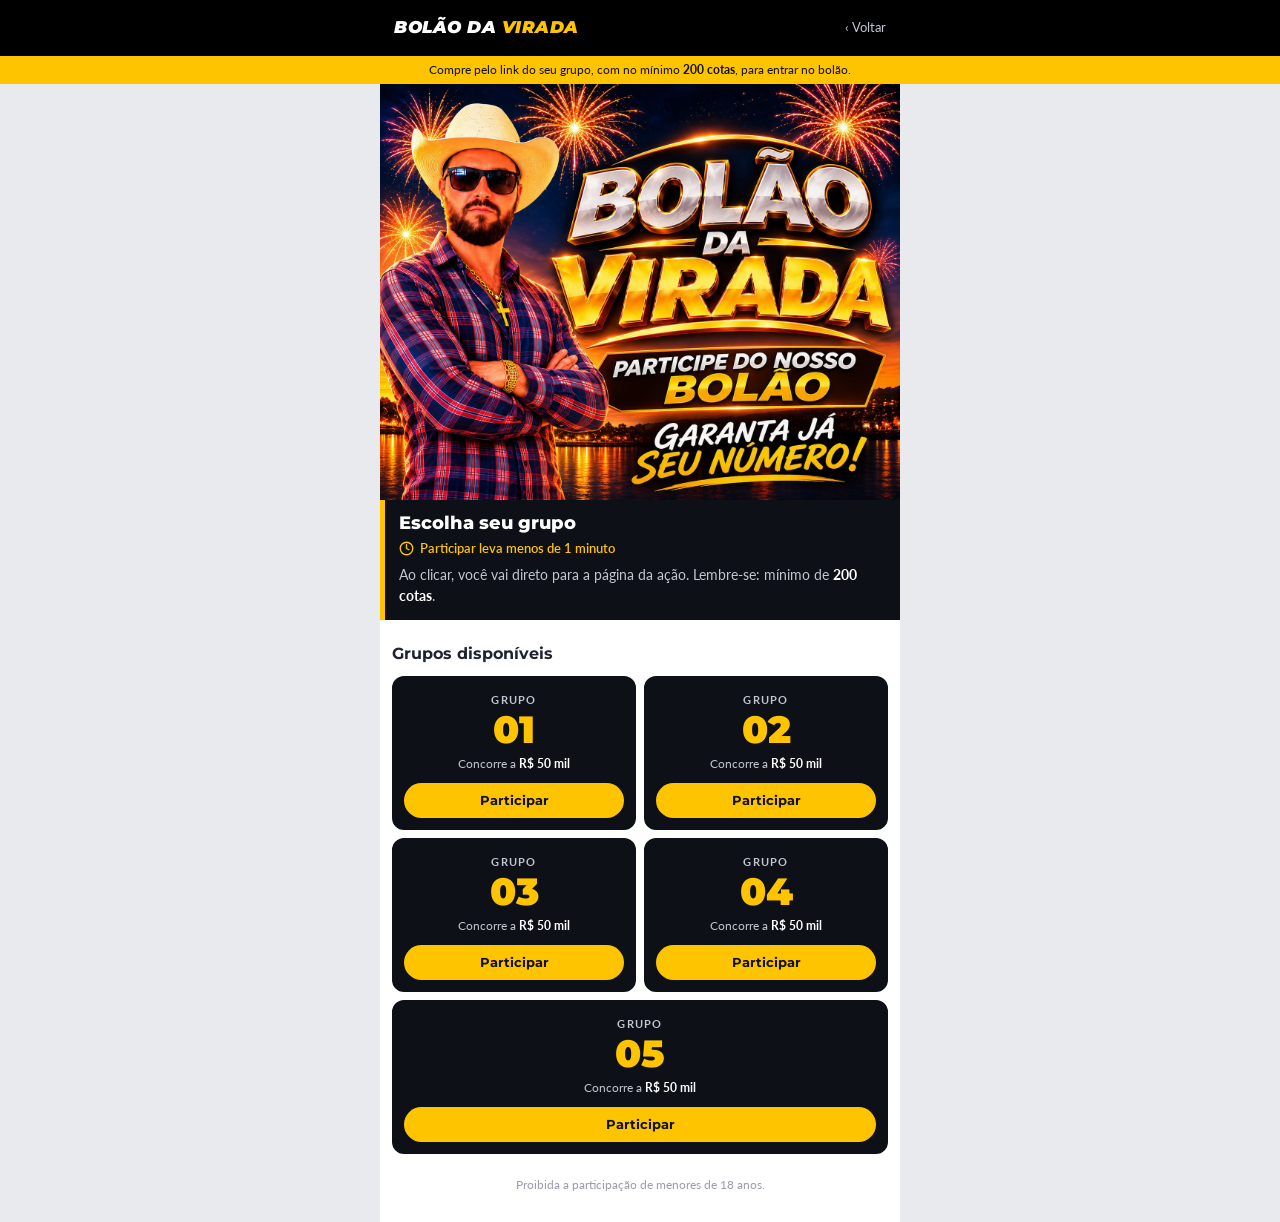
==== como-funciona.html @ fc2e8eef "Troca o cartão flutuante por faixa preta presa ao banner" ====
<!DOCTYPE html>
<html lang="pt-BR">
<head>
  <meta charset="UTF-8" />
  <meta name="viewport" content="width=device-width, initial-scale=1.0" />
  <title>Escolha seu grupo | Bolão da Virada</title>
  <link rel="preconnect" href="https://fonts.googleapis.com" />
  <link rel="preconnect" href="https://fonts.gstatic.com" crossorigin />
  <link href="https://fonts.googleapis.com/css2?family=Lato:wght@400;700&family=Montserrat:ital,wght@0,700;0,800;0,900;1,900&display=swap" rel="stylesheet" />
  <link rel="stylesheet" href="assets/style.css?v=9" />
</head>
<body>
  <header class="topo">
    <div class="dentro">
      <a class="marca" href="index.html">BOLÃO DA <span>VIRADA</span></a>
      <a class="voltar" href="index.html">‹ Voltar</a>
    </div>
  </header>
  <div class="alerta">Compre pelo link do seu grupo, com no mínimo <b>200 cotas</b>, para entrar no bolão.</div>

  <div class="app">
    <img class="capa" src="assets/banner.jpg?v=2" width="1402" height="1122" alt="Bolão da Virada" />

    <div class="cartao">
      <h1>Escolha seu grupo</h1>
      <div class="linha-verde">
        <svg viewBox="0 0 24 24" fill="none" stroke="currentColor" stroke-width="2.2" stroke-linecap="round" stroke-linejoin="round"><circle cx="12" cy="12" r="10"/><polyline points="12 6 12 12 16 14"/></svg>
        Participar leva menos de 1 minuto
      </div>
      <p>Ao clicar, você vai direto para a página da ação. Lembre-se: mínimo de <b>200 cotas</b>.</p>
    </div>

    <div class="conteudo">
      <h2>Grupos disponíveis</h2>
      <div class="grupos" id="grupos"></div>

      <p class="aviso">Proibida a participação de menores de 18 anos.</p>
    </div>
  </div>

  <script src="assets/config.js?v=2"></script>
  <script>
    const cfg = window.BOLAO_CONFIG;
    const lista = document.getElementById("grupos");

    cfg.grupos.forEach((g, i) => {
      const a = document.createElement("a");
      const temLink = g.link && g.link !== "#";
      a.className = "grupo" + (temLink ? "" : " pendente");
      a.href = temLink ? g.link : "#";
      if (temLink && cfg.abrirEmNovaAba) { a.target = "_blank"; a.rel = "noopener"; }
      if (!temLink) {
        a.addEventListener("click", (e) => e.preventDefault());
        a.title = "Link ainda não configurado";
      }
      a.innerHTML = `
        <span class="g-rotulo">GRUPO</span>
        <span class="g-num">${String(i + 1).padStart(2, "0")}</span>
        <span class="g-premio">Concorre a <b>R$ 50 mil</b></span>
        <span class="g-cta">${temLink ? "Participar" : "Em breve"}</span>`;
      lista.appendChild(a);
    });
  </script>
</body>
</html>
---- assets/style.css ----
/* Mistura: base clara com cartão sobre o banner + cabeçalho preto, blocos pretos e listas compactas.
   Cor de destaque: amarelo. */
:root {
  --preto: #0d1117;
  --amarelo: #ffc400;
  --amarelo-hover: #e6b000;
  --sobre-amarelo: #111;
  --verde: #00996e;
  --titulo: #1f2230;
  --texto: #5f6275;
  --cinza: #9a9cab;
  --linha: #ececef;
  --suave: #f5f5f7;
  --coluna: 520px;
}

* { box-sizing: border-box; margin: 0; padding: 0; }

body {
  font-family: "Lato", Arial, sans-serif;
  font-size: 15px;
  color: var(--texto);
  background: #e9eaee;
  line-height: 1.5;
}

h1, h2, .marca, .g-num, .bloco-preto strong, .preco .valor, .btn, .g-cta {
  font-family: "Montserrat", Arial, sans-serif;
}

a { color: inherit; text-decoration: none; }
b, strong { color: var(--titulo); font-weight: 700; }

/* Cabeçalho preto + faixa de aviso */
.topo { background: #000; }
.topo .dentro {
  max-width: var(--coluna);
  margin: 0 auto;
  height: 56px;
  padding: 0 14px;
  display: flex;
  align-items: center;
  justify-content: space-between;
}
.marca { font-weight: 900; font-style: italic; font-size: 17px; letter-spacing: 0.03em; color: #fff; }
.marca span { color: var(--amarelo); }
.voltar { font-size: 13px; color: #c3c6d1; }
.voltar:hover { color: #fff; }

.alerta {
  background: var(--amarelo);
  color: var(--sobre-amarelo);
  text-align: center;
  font-size: 12px;
  padding: 5px 12px;
}
.alerta b { color: inherit; }

/* Coluna */
.app {
  max-width: var(--coluna);
  margin: 0 auto;
  background: #fff;
  min-height: calc(100vh - 80px);
  padding-bottom: 100px;
}
body:not(:has(.barra-fixa)) .app { padding-bottom: 28px; }

.capa { display: block; width: 100%; height: auto; }

/* Cartão branco encostado no banner */
/* Faixa preta presa ao banner (sem flutuar), com detalhe amarelo na lateral */
.cartao {
  background: var(--preto);
  border-left: 5px solid var(--amarelo);
  padding: 12px 14px 14px;
}
.cartao h1 { color: #fff; }
.cartao p { color: #c3c6d1; }
.cartao b { color: #fff; }
.cartao .linha-verde { color: var(--amarelo); font-weight: 600; font-size: 13px; }
.selo {
  display: inline-block;
  background: var(--amarelo);
  color: var(--sobre-amarelo);
  font-size: 10px;
  font-weight: 700;
  text-transform: uppercase;
  letter-spacing: 0.05em;
  padding: 2px 7px;
  border-radius: 4px;
  margin-bottom: 6px;
}
h1 { font-size: 18px; font-weight: 800; color: var(--titulo); line-height: 1.25; }
.linha-verde {
  display: flex;
  align-items: center;
  gap: 6px;
  color: var(--verde);
  font-size: 14px;
  font-weight: 700;
  margin-top: 4px;
}
.linha-verde svg { flex: none; width: 15px; height: 15px; }
.cartao p { font-size: 14px; margin-top: 6px; }

.conteudo { padding: 18px 12px 0; }

/* Valor do prêmio */
.preco .rotulo { font-size: 14px; }
.preco .valor { font-size: 26px; font-weight: 800; color: var(--verde); line-height: 1.2; }
.preco .valor small { font-size: 13px; margin-right: 3px; vertical-align: 8px; }
.preco .obs { font-size: 13px; color: var(--cinza); }

/* Blocos pretos */
.blocos { display: grid; grid-template-columns: 1fr 1fr; gap: 6px; margin-top: 14px; }
.bloco-preto {
  background: var(--preto);
  border-radius: 10px;
  text-align: center;
  padding: 12px 6px;
}
.bloco-preto strong { display: block; font-size: 24px; font-weight: 800; color: var(--amarelo); line-height: 1.1; }
.bloco-preto span { font-size: 11px; font-weight: 700; text-transform: uppercase; letter-spacing: 0.06em; color: #c3c6d1; }

/* Títulos */
h2 { font-size: 16px; font-weight: 700; color: var(--titulo); margin: 24px 0 10px; }
.conteudo > h2:first-child { margin-top: 4px; }

/* Lista compacta com etiqueta */
.linhas { display: flex; flex-direction: column; gap: 6px; }
.linha {
  display: flex;
  align-items: center;
  gap: 10px;
  background: var(--suave);
  border-radius: 8px;
  padding: 8px;
  font-size: 14px;
  color: var(--titulo);
}
.linha .pill {
  flex: none;
  background: var(--preto);
  color: var(--amarelo);
  font-family: "Montserrat", Arial, sans-serif;
  font-weight: 800;
  font-size: 12px;
  border-radius: 5px;
  min-width: 26px;
  text-align: center;
  padding: 2px 6px;
}
.texto-corrido { font-size: 14px; }

/* Dúvidas */
.faq { display: flex; flex-direction: column; gap: 6px; }
.faq details { border: 1px solid var(--linha); border-radius: 10px; }
.faq summary { cursor: pointer; padding: 10px 12px; font-weight: 700; font-size: 14px; color: var(--titulo); }
.faq details p { padding: 0 12px 12px; font-size: 14px; }

.aviso { font-size: 12px; color: var(--cinza); text-align: center; padding: 22px 12px 0; }

/* Grupos */
.grupos { display: grid; grid-template-columns: 1fr 1fr; gap: 8px; }
.grupo {
  display: flex;
  flex-direction: column;
  align-items: center;
  text-align: center;
  background: var(--preto);
  border: 2px solid var(--preto);
  border-radius: 12px;
  padding: 14px 10px 10px;
  transition: border-color 0.15s;
}
.grupo:last-child:nth-child(odd) { grid-column: 1 / -1; }
.grupo:hover { border-color: var(--amarelo); }
.g-rotulo { font-size: 11px; font-weight: 700; letter-spacing: 0.12em; color: #c3c6d1; }
.g-num { font-size: 38px; font-weight: 900; line-height: 1; color: var(--amarelo); margin: 2px 0 6px; }
.g-premio { font-size: 12px; color: #c3c6d1; margin-bottom: 10px; }
.g-premio b { color: #fff; }
.g-cta {
  width: 100%;
  background: var(--amarelo);
  color: var(--sobre-amarelo);
  font-weight: 700;
  font-size: 13px;
  padding: 8px;
  border-radius: 999px;
}
.grupo:hover .g-cta { background: var(--amarelo-hover); }
.grupo.pendente { cursor: not-allowed; opacity: 0.5; }
.grupo.pendente:hover { border-color: var(--preto); }
.grupo.pendente .g-cta { background: #3a3f4b; color: #9a9cab; }

/* Botão fixo */
.barra-fixa { position: fixed; left: 0; right: 0; bottom: 0; z-index: 10; }
.barra-fixa .dentro {
  max-width: var(--coluna);
  margin: 0 auto;
  padding: 10px 12px 14px;
  background: #fff;
  border-top: 1px solid var(--linha);
}
.btn {
  display: flex;
  align-items: center;
  justify-content: center;
  gap: 8px;
  width: 100%;
  background: var(--amarelo);
  color: var(--sobre-amarelo);
  font-weight: 800;
  font-size: 16px;
  padding: 12px;
  border-radius: 999px;
}
.btn:hover { background: var(--amarelo-hover); }
.btn svg { width: 20px; height: 20px; }
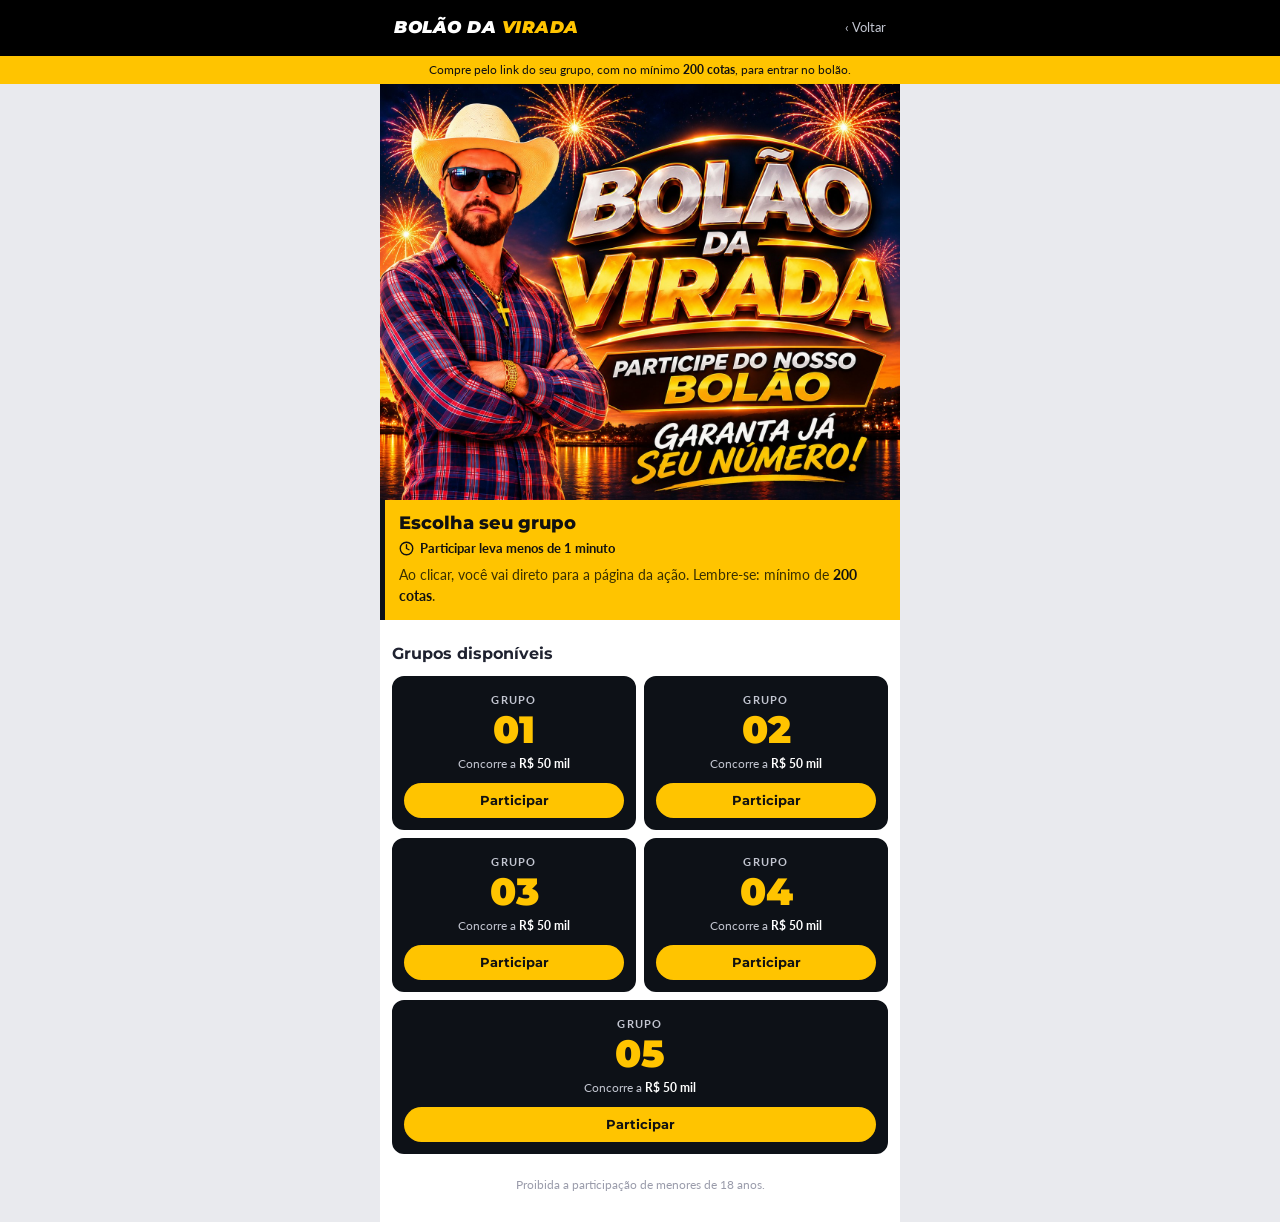
==== commit 1184c6cc: "Faixa abaixo do banner em amarelo" ====
--- a/como-funciona.html
+++ b/como-funciona.html
@@ -7,7 +7,7 @@
   <link rel="preconnect" href="https://fonts.googleapis.com" />
   <link rel="preconnect" href="https://fonts.gstatic.com" crossorigin />
   <link href="https://fonts.googleapis.com/css2?family=Lato:wght@400;700&family=Montserrat:ital,wght@0,700;0,800;0,900;1,900&display=swap" rel="stylesheet" />
-  <link rel="stylesheet" href="assets/style.css?v=9" />
+  <link rel="stylesheet" href="assets/style.css?v=10" />
 </head>
 <body>
   <header class="topo">
--- a/assets/style.css
+++ b/assets/style.css
@@ -69,20 +69,20 @@
 .capa { display: block; width: 100%; height: auto; }
 
 /* Cartão branco encostado no banner */
-/* Faixa preta presa ao banner (sem flutuar), com detalhe amarelo na lateral */
+/* Faixa amarela presa ao banner (sem flutuar), com detalhe preto na lateral */
 .cartao {
-  background: var(--preto);
-  border-left: 5px solid var(--amarelo);
+  background: var(--amarelo);
+  border-left: 5px solid var(--preto);
   padding: 12px 14px 14px;
 }
-.cartao h1 { color: #fff; }
-.cartao p { color: #c3c6d1; }
-.cartao b { color: #fff; }
-.cartao .linha-verde { color: var(--amarelo); font-weight: 600; font-size: 13px; }
+.cartao h1 { color: var(--sobre-amarelo); }
+.cartao p { color: #3a3000; }
+.cartao b { color: var(--sobre-amarelo); }
+.cartao .linha-verde { color: var(--sobre-amarelo); font-weight: 700; font-size: 13px; }
 .selo {
   display: inline-block;
-  background: var(--amarelo);
-  color: var(--sobre-amarelo);
+  background: var(--preto);
+  color: var(--amarelo);
   font-size: 10px;
   font-weight: 700;
   text-transform: uppercase;
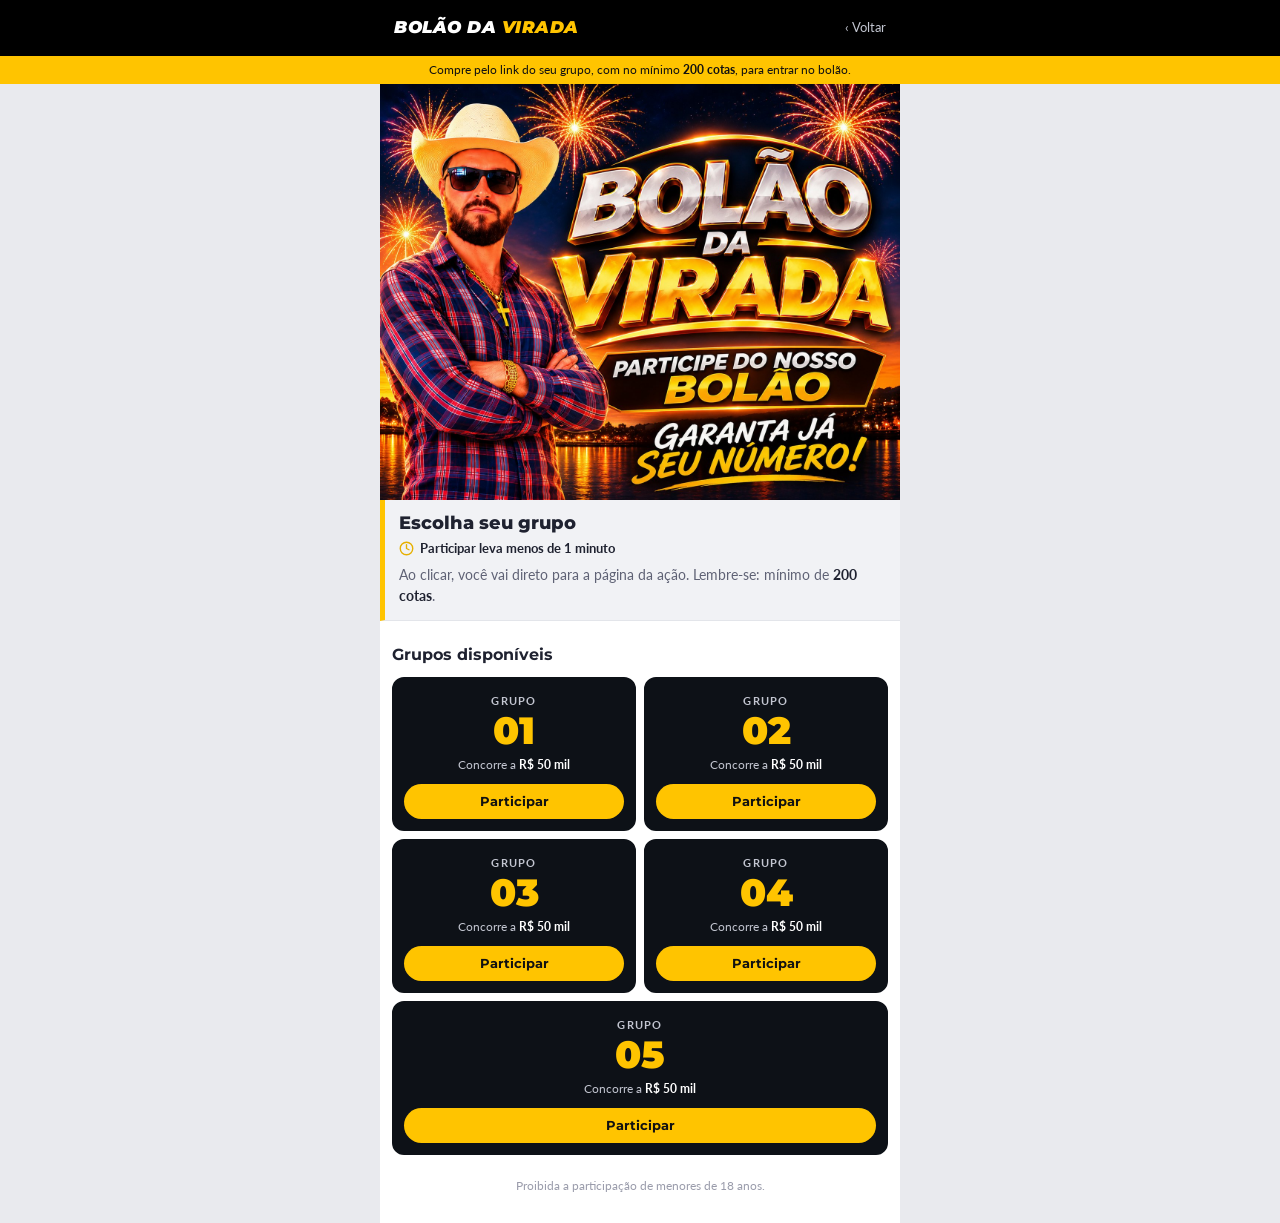
==== commit a85209d1: "Faixa abaixo do banner em cinza claro" ====
--- a/como-funciona.html
+++ b/como-funciona.html
@@ -7,7 +7,7 @@
   <link rel="preconnect" href="https://fonts.googleapis.com" />
   <link rel="preconnect" href="https://fonts.gstatic.com" crossorigin />
   <link href="https://fonts.googleapis.com/css2?family=Lato:wght@400;700&family=Montserrat:ital,wght@0,700;0,800;0,900;1,900&display=swap" rel="stylesheet" />
-  <link rel="stylesheet" href="assets/style.css?v=10" />
+  <link rel="stylesheet" href="assets/style.css?v=11" />
 </head>
 <body>
   <header class="topo">
--- a/assets/style.css
+++ b/assets/style.css
@@ -69,16 +69,16 @@
 .capa { display: block; width: 100%; height: auto; }
 
 /* Cartão branco encostado no banner */
-/* Faixa amarela presa ao banner (sem flutuar), com detalhe preto na lateral */
+/* Faixa cinza-clara presa ao banner (sem flutuar), com detalhe amarelo na lateral */
 .cartao {
-  background: var(--amarelo);
-  border-left: 5px solid var(--preto);
+  background: #f1f2f5;
+  border-left: 5px solid var(--amarelo);
+  border-bottom: 1px solid #e3e5ea;
   padding: 12px 14px 14px;
 }
-.cartao h1 { color: var(--sobre-amarelo); }
-.cartao p { color: #3a3000; }
-.cartao b { color: var(--sobre-amarelo); }
-.cartao .linha-verde { color: var(--sobre-amarelo); font-weight: 700; font-size: 13px; }
+.cartao h1 { color: var(--titulo); }
+.cartao .linha-verde { color: var(--titulo); font-weight: 700; font-size: 13px; }
+.cartao .linha-verde svg { color: var(--amarelo-hover); }
 .selo {
   display: inline-block;
   background: var(--preto);
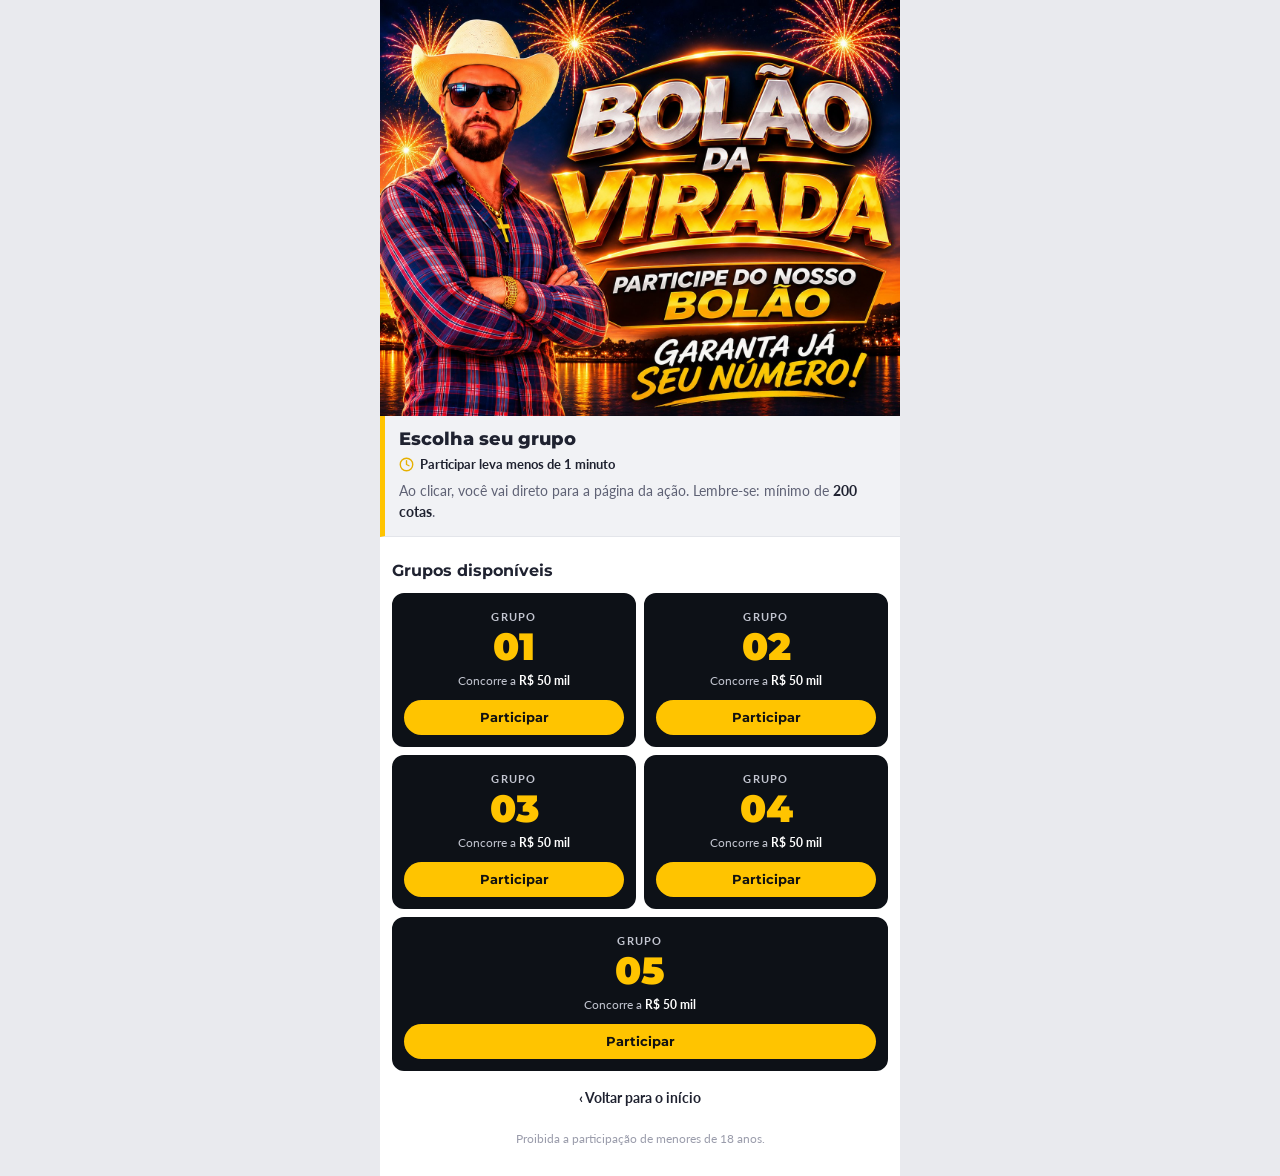
==== commit 41cb7ab3: "Remove cabeçalho e faixa de aviso, banner no topo" ====
--- a/como-funciona.html
+++ b/como-funciona.html
@@ -7,16 +7,9 @@
   <link rel="preconnect" href="https://fonts.googleapis.com" />
   <link rel="preconnect" href="https://fonts.gstatic.com" crossorigin />
   <link href="https://fonts.googleapis.com/css2?family=Lato:wght@400;700&family=Montserrat:ital,wght@0,700;0,800;0,900;1,900&display=swap" rel="stylesheet" />
-  <link rel="stylesheet" href="assets/style.css?v=11" />
+  <link rel="stylesheet" href="assets/style.css?v=12" />
 </head>
 <body>
-  <header class="topo">
-    <div class="dentro">
-      <a class="marca" href="index.html">BOLÃO DA <span>VIRADA</span></a>
-      <a class="voltar" href="index.html">‹ Voltar</a>
-    </div>
-  </header>
-  <div class="alerta">Compre pelo link do seu grupo, com no mínimo <b>200 cotas</b>, para entrar no bolão.</div>
 
   <div class="app">
     <img class="capa" src="assets/banner.jpg?v=2" width="1402" height="1122" alt="Bolão da Virada" />
@@ -33,6 +26,8 @@
     <div class="conteudo">
       <h2>Grupos disponíveis</h2>
       <div class="grupos" id="grupos"></div>
+
+      <a class="link-voltar" href="index.html">‹ Voltar para o início</a>
 
       <p class="aviso">Proibida a participação de menores de 18 anos.</p>
     </div>
--- a/assets/style.css
+++ b/assets/style.css
@@ -61,7 +61,7 @@
   max-width: var(--coluna);
   margin: 0 auto;
   background: #fff;
-  min-height: calc(100vh - 80px);
+  min-height: 100vh;
   padding-bottom: 100px;
 }
 body:not(:has(.barra-fixa)) .app { padding-bottom: 28px; }
@@ -218,3 +218,6 @@
 }
 .btn:hover { background: var(--amarelo-hover); }
 .btn svg { width: 20px; height: 20px; }
+
+.link-voltar { display: block; text-align: center; margin-top: 16px; font-size: 14px; font-weight: 700; color: var(--titulo); }
+.link-voltar:hover { text-decoration: underline; }
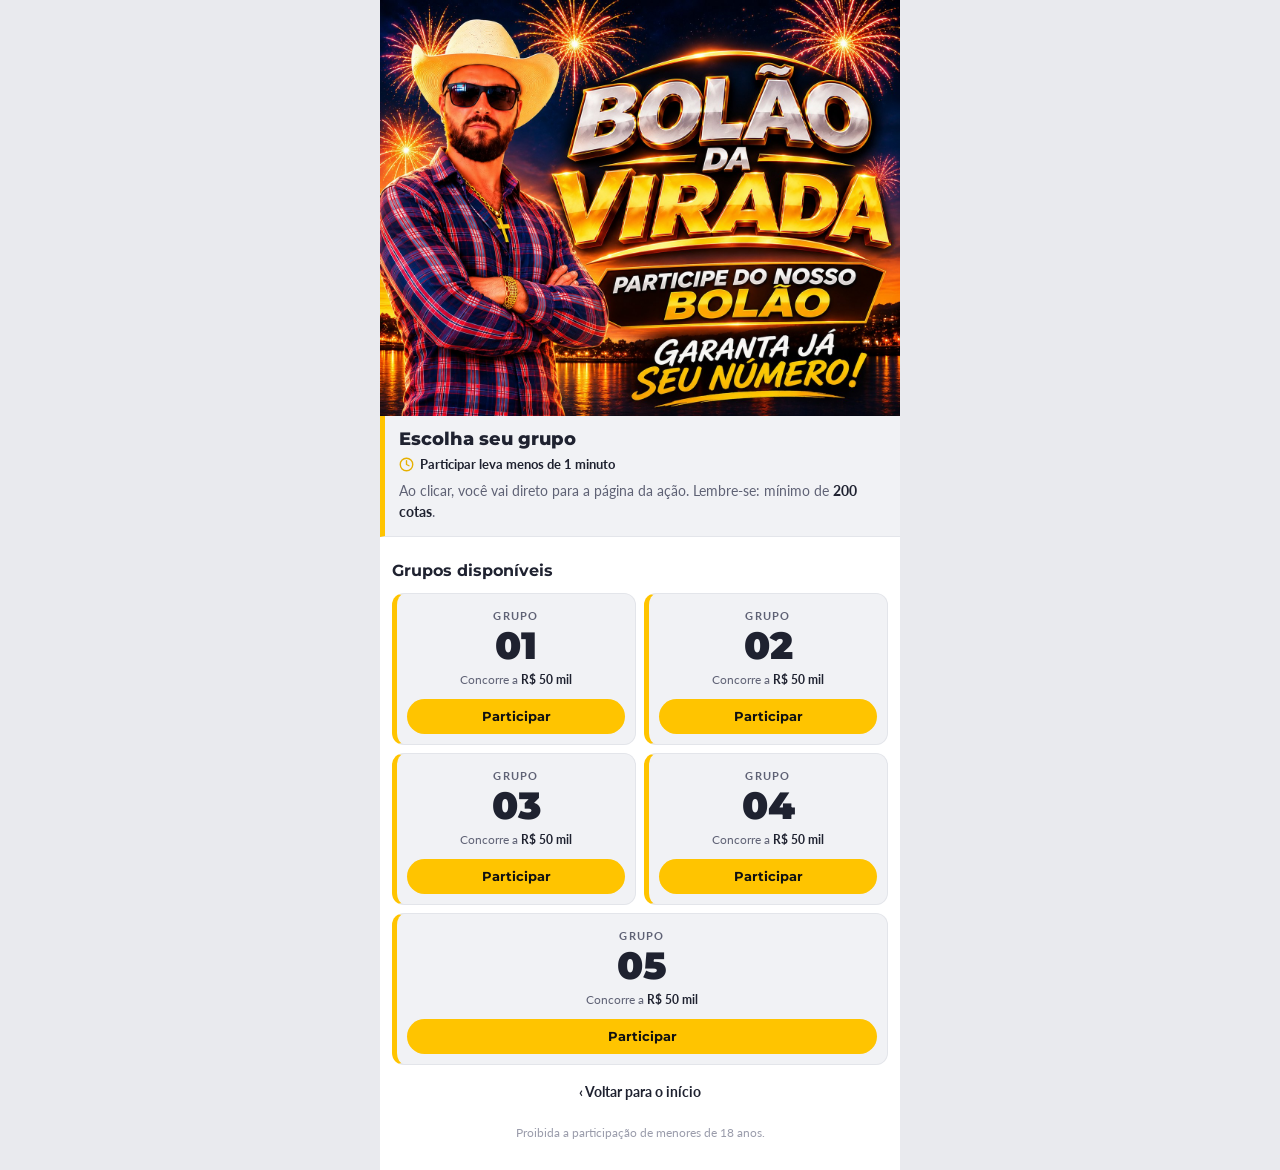
==== commit 17410a3d: "Blocos no mesmo cinza claro da faixa" ====
--- a/como-funciona.html
+++ b/como-funciona.html
@@ -7,7 +7,7 @@
   <link rel="preconnect" href="https://fonts.googleapis.com" />
   <link rel="preconnect" href="https://fonts.gstatic.com" crossorigin />
   <link href="https://fonts.googleapis.com/css2?family=Lato:wght@400;700&family=Montserrat:ital,wght@0,700;0,800;0,900;1,900&display=swap" rel="stylesheet" />
-  <link rel="stylesheet" href="assets/style.css?v=12" />
+  <link rel="stylesheet" href="assets/style.css?v=13" />
 </head>
 <body>
 
--- a/assets/style.css
+++ b/assets/style.css
@@ -11,6 +11,8 @@
   --cinza: #9a9cab;
   --linha: #ececef;
   --suave: #f5f5f7;
+  --faixa: #f1f2f5;
+  --faixa-borda: #e3e5ea;
   --coluna: 520px;
 }
 
@@ -71,9 +73,9 @@
 /* Cartão branco encostado no banner */
 /* Faixa cinza-clara presa ao banner (sem flutuar), com detalhe amarelo na lateral */
 .cartao {
-  background: #f1f2f5;
+  background: var(--faixa);
   border-left: 5px solid var(--amarelo);
-  border-bottom: 1px solid #e3e5ea;
+  border-bottom: 1px solid var(--faixa-borda);
   padding: 12px 14px 14px;
 }
 .cartao h1 { color: var(--titulo); }
@@ -115,13 +117,15 @@
 /* Blocos pretos */
 .blocos { display: grid; grid-template-columns: 1fr 1fr; gap: 6px; margin-top: 14px; }
 .bloco-preto {
-  background: var(--preto);
+  background: var(--faixa);
+  border: 1px solid var(--faixa-borda);
+  border-left: 5px solid var(--amarelo);
   border-radius: 10px;
   text-align: center;
   padding: 12px 6px;
 }
-.bloco-preto strong { display: block; font-size: 24px; font-weight: 800; color: var(--amarelo); line-height: 1.1; }
-.bloco-preto span { font-size: 11px; font-weight: 700; text-transform: uppercase; letter-spacing: 0.06em; color: #c3c6d1; }
+.bloco-preto strong { display: block; font-size: 24px; font-weight: 800; color: var(--titulo); line-height: 1.1; }
+.bloco-preto span { font-size: 11px; font-weight: 700; text-transform: uppercase; letter-spacing: 0.06em; color: var(--texto); }
 
 /* Títulos */
 h2 { font-size: 16px; font-weight: 700; color: var(--titulo); margin: 24px 0 10px; }
@@ -168,18 +172,19 @@
   flex-direction: column;
   align-items: center;
   text-align: center;
-  background: var(--preto);
-  border: 2px solid var(--preto);
+  background: var(--faixa);
+  border: 1px solid var(--faixa-borda);
+  border-left: 5px solid var(--amarelo);
   border-radius: 12px;
   padding: 14px 10px 10px;
   transition: border-color 0.15s;
 }
 .grupo:last-child:nth-child(odd) { grid-column: 1 / -1; }
-.grupo:hover { border-color: var(--amarelo); }
-.g-rotulo { font-size: 11px; font-weight: 700; letter-spacing: 0.12em; color: #c3c6d1; }
-.g-num { font-size: 38px; font-weight: 900; line-height: 1; color: var(--amarelo); margin: 2px 0 6px; }
-.g-premio { font-size: 12px; color: #c3c6d1; margin-bottom: 10px; }
-.g-premio b { color: #fff; }
+.grupo:hover { border-color: var(--amarelo); box-shadow: 0 4px 14px rgba(0, 0, 0, 0.08); }
+.g-rotulo { font-size: 11px; font-weight: 700; letter-spacing: 0.12em; color: var(--texto); }
+.g-num { font-size: 38px; font-weight: 900; line-height: 1; color: var(--titulo); margin: 2px 0 6px; }
+.g-premio { font-size: 12px; color: var(--texto); margin-bottom: 10px; }
+.g-premio b { color: var(--titulo); }
 .g-cta {
   width: 100%;
   background: var(--amarelo);
@@ -191,8 +196,8 @@
 }
 .grupo:hover .g-cta { background: var(--amarelo-hover); }
 .grupo.pendente { cursor: not-allowed; opacity: 0.5; }
-.grupo.pendente:hover { border-color: var(--preto); }
-.grupo.pendente .g-cta { background: #3a3f4b; color: #9a9cab; }
+.grupo.pendente:hover { border-color: var(--faixa-borda); border-left-color: var(--amarelo); box-shadow: none; }
+.grupo.pendente .g-cta { background: #dcdfe5; color: var(--cinza); }
 
 /* Botão fixo */
 .barra-fixa { position: fixed; left: 0; right: 0; bottom: 0; z-index: 10; }
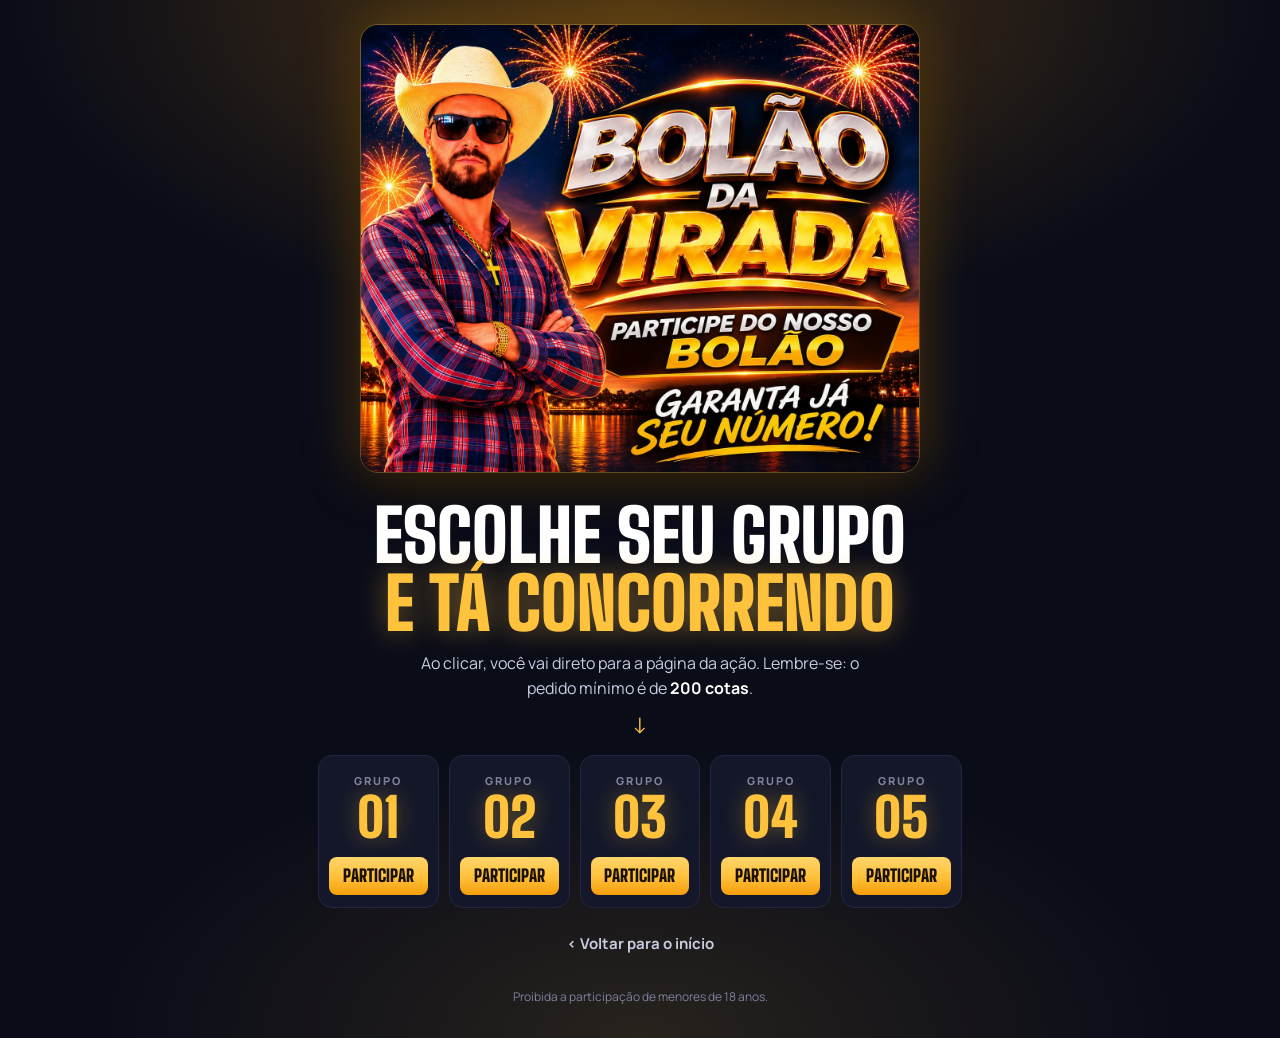
==== commit 61e2e79c: "Nova landing escura em tela cheia, estilo letreiro com brilho dourado" ====
--- a/como-funciona.html
+++ b/como-funciona.html
@@ -6,32 +6,24 @@
   <title>Escolha seu grupo | Bolão da Virada</title>
   <link rel="preconnect" href="https://fonts.googleapis.com" />
   <link rel="preconnect" href="https://fonts.gstatic.com" crossorigin />
-  <link href="https://fonts.googleapis.com/css2?family=Lato:wght@400;700&family=Montserrat:ital,wght@0,700;0,800;0,900;1,900&display=swap" rel="stylesheet" />
-  <link rel="stylesheet" href="assets/style.css?v=13" />
+  <link href="https://fonts.googleapis.com/css2?family=Big+Shoulders+Display:wght@800;900&family=Manrope:wght@400;600;700;800&display=swap" rel="stylesheet" />
+  <link rel="stylesheet" href="assets/style.css?v=14" />
 </head>
-<body>
+<body class="sem-barra">
+  <main class="pagina">
+    <img class="banner" src="assets/banner.jpg?v=2" width="1402" height="1122" alt="Bolão da Virada" />
 
-  <div class="app">
-    <img class="capa" src="assets/banner.jpg?v=2" width="1402" height="1122" alt="Bolão da Virada" />
+    <section class="chamada">
+      <h1 class="titulo">Escolhe seu grupo<br /><span class="ouro">e tá concorrendo</span></h1>
+      <p>Ao clicar, você vai direto para a página da ação. Lembre-se: o pedido mínimo é de <b>200 cotas</b>.</p>
+    </section>
 
-    <div class="cartao">
-      <h1>Escolha seu grupo</h1>
-      <div class="linha-verde">
-        <svg viewBox="0 0 24 24" fill="none" stroke="currentColor" stroke-width="2.2" stroke-linecap="round" stroke-linejoin="round"><circle cx="12" cy="12" r="10"/><polyline points="12 6 12 12 16 14"/></svg>
-        Participar leva menos de 1 minuto
-      </div>
-      <p>Ao clicar, você vai direto para a página da ação. Lembre-se: mínimo de <b>200 cotas</b>.</p>
-    </div>
+    <span class="seta">↓</span>
+    <div class="grupos" id="grupos"></div>
 
-    <div class="conteudo">
-      <h2>Grupos disponíveis</h2>
-      <div class="grupos" id="grupos"></div>
-
-      <a class="link-voltar" href="index.html">‹ Voltar para o início</a>
-
-      <p class="aviso">Proibida a participação de menores de 18 anos.</p>
-    </div>
-  </div>
+    <a class="voltar" href="index.html">‹ Voltar para o início</a>
+    <p class="aviso">Proibida a participação de menores de 18 anos.</p>
+  </main>
 
   <script src="assets/config.js?v=2"></script>
   <script>
@@ -51,7 +43,6 @@
       a.innerHTML = `
         <span class="g-rotulo">GRUPO</span>
         <span class="g-num">${String(i + 1).padStart(2, "0")}</span>
-        <span class="g-premio">Concorre a <b>R$ 50 mil</b></span>
         <span class="g-cta">${temLink ? "Participar" : "Em breve"}</span>`;
       lista.appendChild(a);
     });
--- a/assets/style.css
+++ b/assets/style.css
@@ -1,228 +1,253 @@
-/* Mistura: base clara com cartão sobre o banner + cabeçalho preto, blocos pretos e listas compactas.
-   Cor de destaque: amarelo. */
+/* Landing escura em tela cheia, com brilho dourado e títulos de letreiro */
 :root {
-  --preto: #0d1117;
-  --amarelo: #ffc400;
-  --amarelo-hover: #e6b000;
-  --sobre-amarelo: #111;
-  --verde: #00996e;
-  --titulo: #1f2230;
-  --texto: #5f6275;
-  --cinza: #9a9cab;
-  --linha: #ececef;
-  --suave: #f5f5f7;
-  --faixa: #f1f2f5;
-  --faixa-borda: #e3e5ea;
-  --coluna: 520px;
+  --fundo: #0a0c18;
+  --painel: #131729;
+  --painel-borda: #232842;
+  --ouro: #ffc23d;
+  --ouro-escuro: #f59e0b;
+  --texto: #c9cce0;
+  --branco: #fff;
+  --cinza: #7d82a1;
+  --largura: 680px;
 }
 
 * { box-sizing: border-box; margin: 0; padding: 0; }
 
+html { background: var(--fundo); }
 body {
-  font-family: "Lato", Arial, sans-serif;
+  font-family: "Manrope", Arial, sans-serif;
   font-size: 15px;
+  line-height: 1.55;
   color: var(--texto);
-  background: #e9eaee;
-  line-height: 1.5;
-}
-
-h1, h2, .marca, .g-num, .bloco-preto strong, .preco .valor, .btn, .g-cta {
-  font-family: "Montserrat", Arial, sans-serif;
-}
+  min-height: 100vh;
+  background:
+    radial-gradient(ellipse 70% 45% at 50% 0%, rgba(245, 158, 11, 0.28), transparent 70%),
+    radial-gradient(ellipse 60% 40% at 50% 100%, rgba(255, 194, 61, 0.12), transparent 70%),
+    var(--fundo);
+  padding-bottom: 96px;
+}
+body.sem-barra { padding-bottom: 32px; }
 
 a { color: inherit; text-decoration: none; }
-b, strong { color: var(--titulo); font-weight: 700; }
-
-/* Cabeçalho preto + faixa de aviso */
-.topo { background: #000; }
-.topo .dentro {
-  max-width: var(--coluna);
+b, strong { color: var(--branco); font-weight: 700; }
+.ouro { color: var(--ouro); }
+
+.pagina { max-width: var(--largura); margin: 0 auto; padding: 24px 18px 0; }
+
+/* Banner */
+.banner {
+  display: block;
+  width: 100%;
+  max-width: 560px;
+  height: auto;
   margin: 0 auto;
-  height: 56px;
-  padding: 0 14px;
+  border-radius: 18px;
+  border: 1px solid rgba(255, 194, 61, 0.35);
+  box-shadow: 0 0 60px rgba(245, 158, 11, 0.3), 0 20px 40px rgba(0, 0, 0, 0.5);
+}
+
+/* Títulos de letreiro */
+.chamada { text-align: center; margin-top: 28px; }
+.kicker {
+  font-size: 12px;
+  font-weight: 800;
+  letter-spacing: 0.2em;
+  text-transform: uppercase;
+  color: var(--ouro);
+}
+.titulo {
+  font-family: "Big Shoulders Display", Impact, sans-serif;
+  font-weight: 900;
+  text-transform: uppercase;
+  line-height: 0.95;
+  color: var(--branco);
+  font-size: clamp(44px, 11vw, 72px);
+  margin-top: 6px;
+}
+.titulo .ouro { text-shadow: 0 0 28px rgba(255, 194, 61, 0.45); }
+.chamada p { max-width: 460px; margin: 14px auto 0; font-size: 16px; }
+
+/* Números */
+.numeros {
+  display: grid;
+  grid-template-columns: repeat(3, 1fr);
+  margin-top: 28px;
+  background: var(--painel);
+  border: 1px solid var(--painel-borda);
+  border-radius: 14px;
+}
+.numero { padding: 16px 10px; text-align: center; }
+.numero + .numero { border-left: 1px solid var(--painel-borda); }
+.numero strong {
+  display: block;
+  font-family: "Big Shoulders Display", Impact, sans-serif;
+  font-weight: 900;
+  font-size: 34px;
+  line-height: 1;
+  color: var(--branco);
+}
+.numero strong.ouro { color: var(--ouro); }
+.numero span { font-size: 11px; font-weight: 700; letter-spacing: 0.08em; text-transform: uppercase; color: var(--cinza); }
+
+/* Seções */
+.secao { margin-top: 40px; }
+.secao h2 {
+  font-family: "Big Shoulders Display", Impact, sans-serif;
+  font-weight: 900;
+  text-transform: uppercase;
+  font-size: 34px;
+  line-height: 1;
+  color: var(--branco);
+  margin: 4px 0 14px;
+}
+
+.passos { display: grid; gap: 8px; }
+.passo {
+  display: flex;
+  gap: 14px;
+  align-items: center;
+  background: var(--painel);
+  border: 1px solid var(--painel-borda);
+  border-radius: 12px;
+  padding: 12px 14px;
+}
+.passo .n {
+  flex: none;
+  font-family: "Big Shoulders Display", Impact, sans-serif;
+  font-weight: 900;
+  font-size: 30px;
+  line-height: 1;
+  color: var(--ouro);
+  width: 24px;
+  text-align: center;
+}
+
+.faq { display: grid; gap: 8px; }
+.faq details { background: var(--painel); border: 1px solid var(--painel-borda); border-radius: 12px; }
+.faq summary { cursor: pointer; padding: 12px 14px; font-weight: 700; color: var(--branco); }
+.faq details p { padding: 0 14px 14px; }
+
+/* Chamada para escolher o grupo */
+.cta-texto {
+  text-align: center;
+  font-family: "Big Shoulders Display", Impact, sans-serif;
+  font-weight: 900;
+  text-transform: uppercase;
+  font-size: 30px;
+  line-height: 1;
+  color: var(--branco);
+  margin-top: 44px;
+}
+.cta-texto .ouro { display: block; }
+.seta { display: block; text-align: center; color: var(--ouro); font-size: 22px; margin: 6px 0 14px; }
+
+.btn {
+  display: block;
+  width: 100%;
+  max-width: 420px;
+  margin: 0 auto;
+  text-align: center;
+  background: linear-gradient(180deg, #ffd56b, var(--ouro) 50%, var(--ouro-escuro));
+  color: #1a1100;
+  font-family: "Big Shoulders Display", Impact, sans-serif;
+  font-weight: 900;
+  text-transform: uppercase;
+  font-size: 22px;
+  letter-spacing: 0.02em;
+  padding: 12px 20px;
+  border-radius: 10px;
+  box-shadow: 0 8px 24px rgba(245, 158, 11, 0.35);
+  transition: transform 0.15s;
+}
+.btn:hover { transform: translateY(-1px); }
+
+.aviso { text-align: center; font-size: 12px; color: var(--cinza); margin-top: 32px; }
+
+/* Barra fixa */
+.barra {
+  position: fixed;
+  left: 0;
+  right: 0;
+  bottom: 0;
+  z-index: 10;
+  background: rgba(10, 12, 24, 0.95);
+  border-top: 2px solid var(--ouro);
+  backdrop-filter: blur(6px);
+}
+.barra .dentro {
+  max-width: var(--largura);
+  margin: 0 auto;
+  padding: 10px 18px;
   display: flex;
   align-items: center;
-  justify-content: space-between;
-}
-.marca { font-weight: 900; font-style: italic; font-size: 17px; letter-spacing: 0.03em; color: #fff; }
-.marca span { color: var(--amarelo); }
-.voltar { font-size: 13px; color: #c3c6d1; }
-.voltar:hover { color: #fff; }
-
-.alerta {
-  background: var(--amarelo);
-  color: var(--sobre-amarelo);
-  text-align: center;
-  font-size: 12px;
-  padding: 5px 12px;
-}
-.alerta b { color: inherit; }
-
-/* Coluna */
-.app {
-  max-width: var(--coluna);
-  margin: 0 auto;
-  background: #fff;
-  min-height: 100vh;
-  padding-bottom: 100px;
-}
-body:not(:has(.barra-fixa)) .app { padding-bottom: 28px; }
-
-.capa { display: block; width: 100%; height: auto; }
-
-/* Cartão branco encostado no banner */
-/* Faixa cinza-clara presa ao banner (sem flutuar), com detalhe amarelo na lateral */
-.cartao {
-  background: var(--faixa);
-  border-left: 5px solid var(--amarelo);
-  border-bottom: 1px solid var(--faixa-borda);
-  padding: 12px 14px 14px;
-}
-.cartao h1 { color: var(--titulo); }
-.cartao .linha-verde { color: var(--titulo); font-weight: 700; font-size: 13px; }
-.cartao .linha-verde svg { color: var(--amarelo-hover); }
-.selo {
-  display: inline-block;
-  background: var(--preto);
-  color: var(--amarelo);
-  font-size: 10px;
-  font-weight: 700;
-  text-transform: uppercase;
-  letter-spacing: 0.05em;
-  padding: 2px 7px;
-  border-radius: 4px;
-  margin-bottom: 6px;
-}
-h1 { font-size: 18px; font-weight: 800; color: var(--titulo); line-height: 1.25; }
-.linha-verde {
-  display: flex;
-  align-items: center;
-  gap: 6px;
-  color: var(--verde);
-  font-size: 14px;
-  font-weight: 700;
-  margin-top: 4px;
-}
-.linha-verde svg { flex: none; width: 15px; height: 15px; }
-.cartao p { font-size: 14px; margin-top: 6px; }
-
-.conteudo { padding: 18px 12px 0; }
-
-/* Valor do prêmio */
-.preco .rotulo { font-size: 14px; }
-.preco .valor { font-size: 26px; font-weight: 800; color: var(--verde); line-height: 1.2; }
-.preco .valor small { font-size: 13px; margin-right: 3px; vertical-align: 8px; }
-.preco .obs { font-size: 13px; color: var(--cinza); }
-
-/* Blocos pretos */
-.blocos { display: grid; grid-template-columns: 1fr 1fr; gap: 6px; margin-top: 14px; }
-.bloco-preto {
-  background: var(--faixa);
-  border: 1px solid var(--faixa-borda);
-  border-left: 5px solid var(--amarelo);
-  border-radius: 10px;
-  text-align: center;
-  padding: 12px 6px;
-}
-.bloco-preto strong { display: block; font-size: 24px; font-weight: 800; color: var(--titulo); line-height: 1.1; }
-.bloco-preto span { font-size: 11px; font-weight: 700; text-transform: uppercase; letter-spacing: 0.06em; color: var(--texto); }
-
-/* Títulos */
-h2 { font-size: 16px; font-weight: 700; color: var(--titulo); margin: 24px 0 10px; }
-.conteudo > h2:first-child { margin-top: 4px; }
-
-/* Lista compacta com etiqueta */
-.linhas { display: flex; flex-direction: column; gap: 6px; }
-.linha {
-  display: flex;
-  align-items: center;
+  justify-content: center;
+  gap: 16px;
+}
+.barra .info {
+  font-family: "Big Shoulders Display", Impact, sans-serif;
+  font-weight: 900;
+  text-transform: uppercase;
+  font-size: 20px;
+  color: var(--branco);
+  white-space: nowrap;
+}
+.barra .btn { width: auto; margin: 0; font-size: 19px; padding: 9px 22px; }
+
+/* Grupos */
+.grupos {
+  display: grid;
+  grid-template-columns: repeat(5, 1fr);
   gap: 10px;
-  background: var(--suave);
-  border-radius: 8px;
-  padding: 8px;
-  font-size: 14px;
-  color: var(--titulo);
-}
-.linha .pill {
-  flex: none;
-  background: var(--preto);
-  color: var(--amarelo);
-  font-family: "Montserrat", Arial, sans-serif;
-  font-weight: 800;
-  font-size: 12px;
-  border-radius: 5px;
-  min-width: 26px;
-  text-align: center;
-  padding: 2px 6px;
-}
-.texto-corrido { font-size: 14px; }
-
-/* Dúvidas */
-.faq { display: flex; flex-direction: column; gap: 6px; }
-.faq details { border: 1px solid var(--linha); border-radius: 10px; }
-.faq summary { cursor: pointer; padding: 10px 12px; font-weight: 700; font-size: 14px; color: var(--titulo); }
-.faq details p { padding: 0 12px 12px; font-size: 14px; }
-
-.aviso { font-size: 12px; color: var(--cinza); text-align: center; padding: 22px 12px 0; }
-
-/* Grupos */
-.grupos { display: grid; grid-template-columns: 1fr 1fr; gap: 8px; }
+  margin-top: 8px;
+}
 .grupo {
   display: flex;
   flex-direction: column;
   align-items: center;
   text-align: center;
-  background: var(--faixa);
-  border: 1px solid var(--faixa-borda);
-  border-left: 5px solid var(--amarelo);
-  border-radius: 12px;
-  padding: 14px 10px 10px;
-  transition: border-color 0.15s;
-}
-.grupo:last-child:nth-child(odd) { grid-column: 1 / -1; }
-.grupo:hover { border-color: var(--amarelo); box-shadow: 0 4px 14px rgba(0, 0, 0, 0.08); }
-.g-rotulo { font-size: 11px; font-weight: 700; letter-spacing: 0.12em; color: var(--texto); }
-.g-num { font-size: 38px; font-weight: 900; line-height: 1; color: var(--titulo); margin: 2px 0 6px; }
-.g-premio { font-size: 12px; color: var(--texto); margin-bottom: 10px; }
-.g-premio b { color: var(--titulo); }
+  background: var(--painel);
+  border: 1px solid var(--painel-borda);
+  border-radius: 14px;
+  padding: 16px 10px 12px;
+  transition: border-color 0.15s, transform 0.15s;
+}
+.grupo:hover { border-color: var(--ouro); transform: translateY(-2px); }
+.g-rotulo { font-size: 11px; font-weight: 800; letter-spacing: 0.18em; color: var(--cinza); }
+.g-num {
+  font-family: "Big Shoulders Display", Impact, sans-serif;
+  font-weight: 900;
+  font-size: 54px;
+  line-height: 1;
+  color: var(--ouro);
+  text-shadow: 0 0 22px rgba(255, 194, 61, 0.35);
+  margin: 2px 0 12px;
+}
 .g-cta {
   width: 100%;
-  background: var(--amarelo);
-  color: var(--sobre-amarelo);
-  font-weight: 700;
-  font-size: 13px;
-  padding: 8px;
-  border-radius: 999px;
-}
-.grupo:hover .g-cta { background: var(--amarelo-hover); }
-.grupo.pendente { cursor: not-allowed; opacity: 0.5; }
-.grupo.pendente:hover { border-color: var(--faixa-borda); border-left-color: var(--amarelo); box-shadow: none; }
-.grupo.pendente .g-cta { background: #dcdfe5; color: var(--cinza); }
-
-/* Botão fixo */
-.barra-fixa { position: fixed; left: 0; right: 0; bottom: 0; z-index: 10; }
-.barra-fixa .dentro {
-  max-width: var(--coluna);
-  margin: 0 auto;
-  padding: 10px 12px 14px;
-  background: #fff;
-  border-top: 1px solid var(--linha);
-}
-.btn {
-  display: flex;
-  align-items: center;
-  justify-content: center;
-  gap: 8px;
-  width: 100%;
-  background: var(--amarelo);
-  color: var(--sobre-amarelo);
-  font-weight: 800;
-  font-size: 16px;
-  padding: 12px;
-  border-radius: 999px;
-}
-.btn:hover { background: var(--amarelo-hover); }
-.btn svg { width: 20px; height: 20px; }
-
-.link-voltar { display: block; text-align: center; margin-top: 16px; font-size: 14px; font-weight: 700; color: var(--titulo); }
-.link-voltar:hover { text-decoration: underline; }
+  background: linear-gradient(180deg, #ffd56b, var(--ouro) 50%, var(--ouro-escuro));
+  color: #1a1100;
+  font-family: "Big Shoulders Display", Impact, sans-serif;
+  font-weight: 900;
+  text-transform: uppercase;
+  font-size: 17px;
+  padding: 6px;
+  border-radius: 8px;
+}
+.grupo.pendente { opacity: 0.45; cursor: not-allowed; }
+.grupo.pendente:hover { border-color: var(--painel-borda); transform: none; }
+.grupo.pendente .g-cta { background: var(--painel-borda); color: var(--cinza); }
+
+.voltar { display: block; text-align: center; margin-top: 24px; font-weight: 700; color: var(--texto); }
+.voltar:hover { color: var(--branco); }
+
+@media (max-width: 640px) {
+  .grupos { grid-template-columns: 1fr 1fr; }
+  .grupo:last-child:nth-child(odd) { grid-column: 1 / -1; }
+  .barra .info { font-size: 16px; }
+  .barra .btn { font-size: 17px; padding: 8px 16px; }
+  .numero strong { font-size: 28px; }
+}
+@media (max-width: 380px) {
+  .barra .info { display: none; }
+  .barra .btn { width: 100%; }
+}
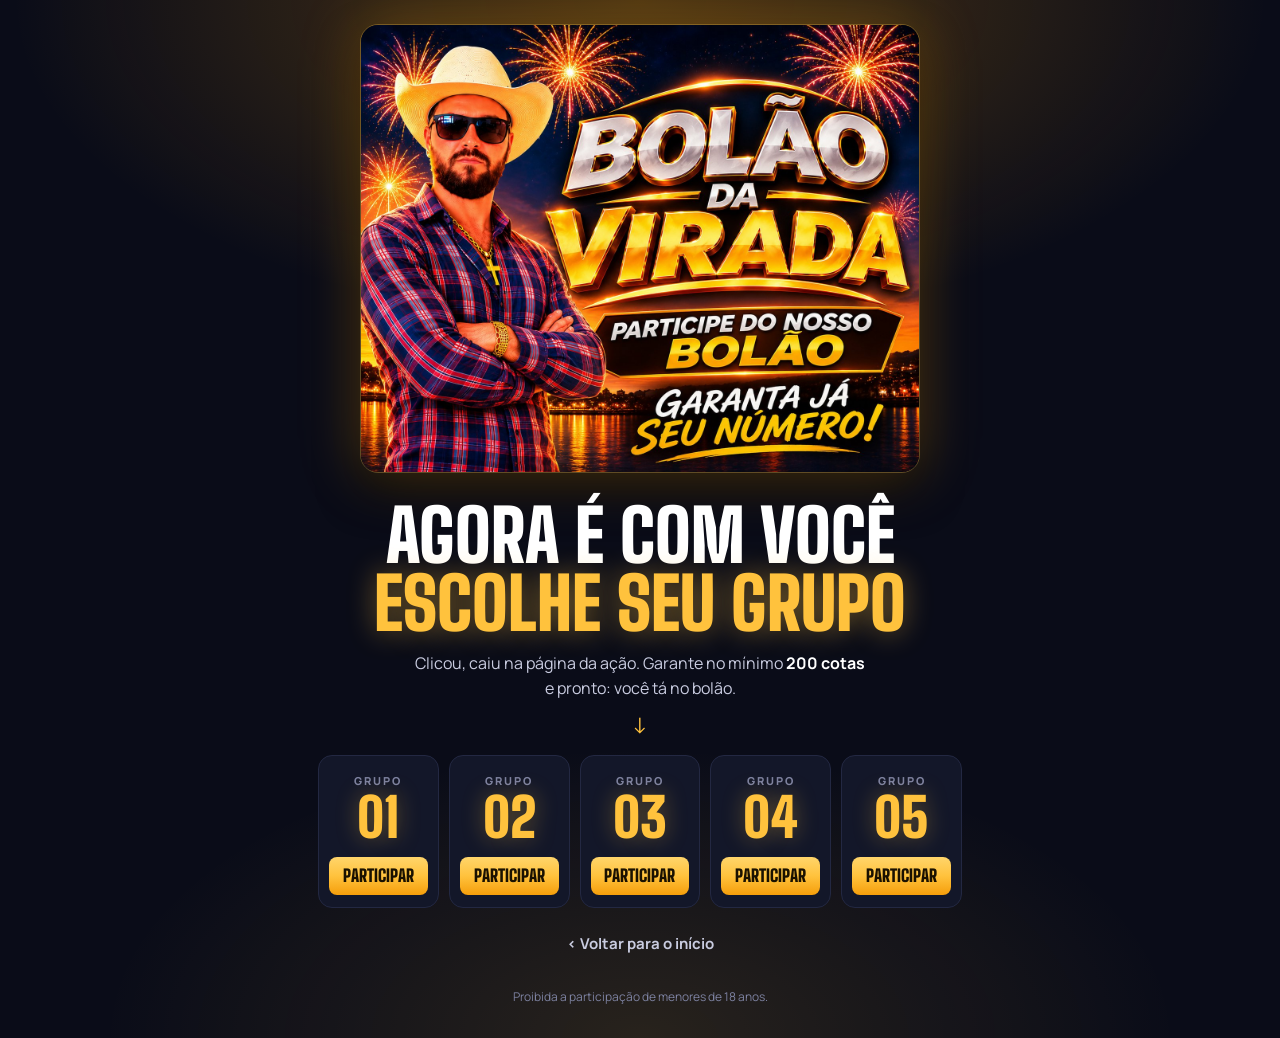
==== commit f446ddd1: "Repaginada nas copys" ====
--- a/como-funciona.html
+++ b/como-funciona.html
@@ -14,8 +14,8 @@
     <img class="banner" src="assets/banner.jpg?v=2" width="1402" height="1122" alt="Bolão da Virada" />
 
     <section class="chamada">
-      <h1 class="titulo">Escolhe seu grupo<br /><span class="ouro">e tá concorrendo</span></h1>
-      <p>Ao clicar, você vai direto para a página da ação. Lembre-se: o pedido mínimo é de <b>200 cotas</b>.</p>
+      <h1 class="titulo">Agora é com você<br /><span class="ouro">escolhe seu grupo</span></h1>
+      <p>Clicou, caiu na página da ação. Garante no mínimo <b>200 cotas</b> e pronto: você tá no bolão.</p>
     </section>
 
     <span class="seta">↓</span>
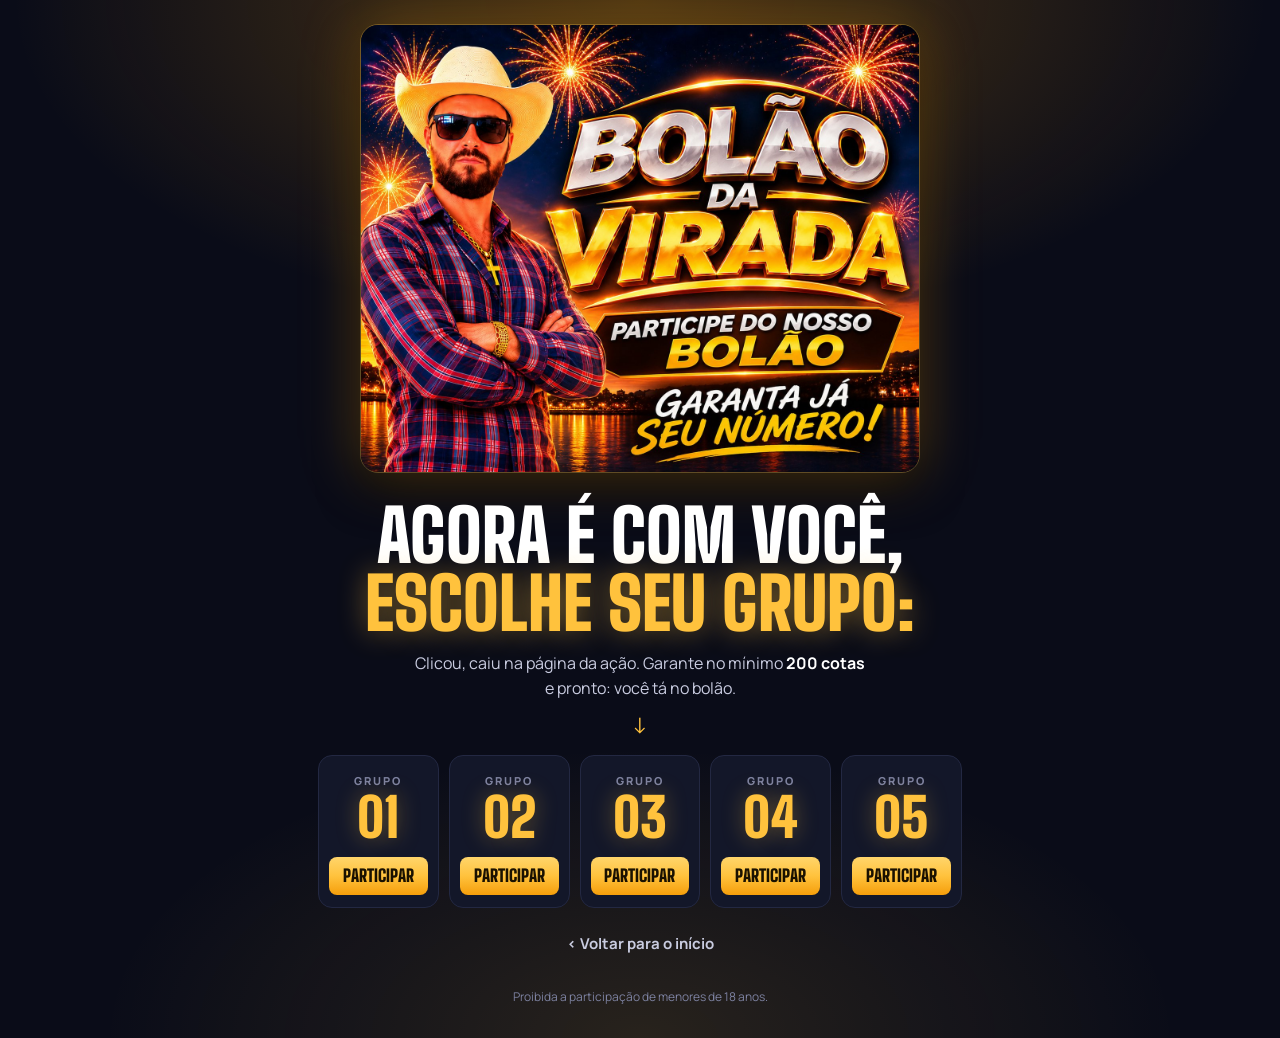
==== commit 30fda6b0: "Pontuação no título da página dos grupos" ====
--- a/como-funciona.html
+++ b/como-funciona.html
@@ -14,7 +14,7 @@
     <img class="banner" src="assets/banner.jpg?v=2" width="1402" height="1122" alt="Bolão da Virada" />
 
     <section class="chamada">
-      <h1 class="titulo">Agora é com você<br /><span class="ouro">escolhe seu grupo</span></h1>
+      <h1 class="titulo">Agora é com você,<br /><span class="ouro">escolhe seu grupo:</span></h1>
       <p>Clicou, caiu na página da ação. Garante no mínimo <b>200 cotas</b> e pronto: você tá no bolão.</p>
     </section>
 
